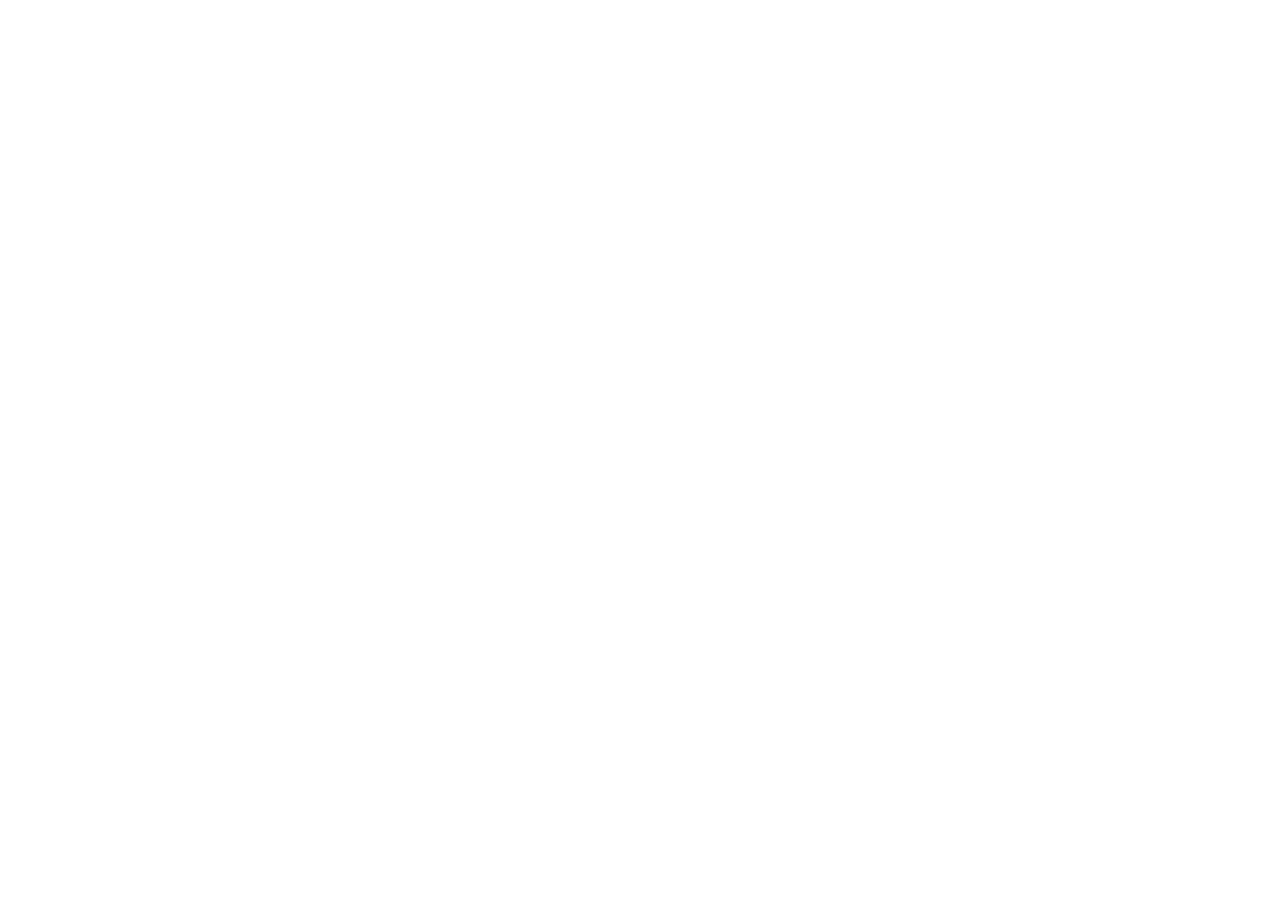
==== index.html @ 16dc94b4 "redo it the portfolio" ====
<!DOCTYPE html>
<html lang="en">
<head>
    <meta charset="UTF-8">
    <meta name="viewport" content="width=device-width, initial-scale=1.0">
    <title>Portfolio</title>
</head>
<body>
    
</body>
</html>
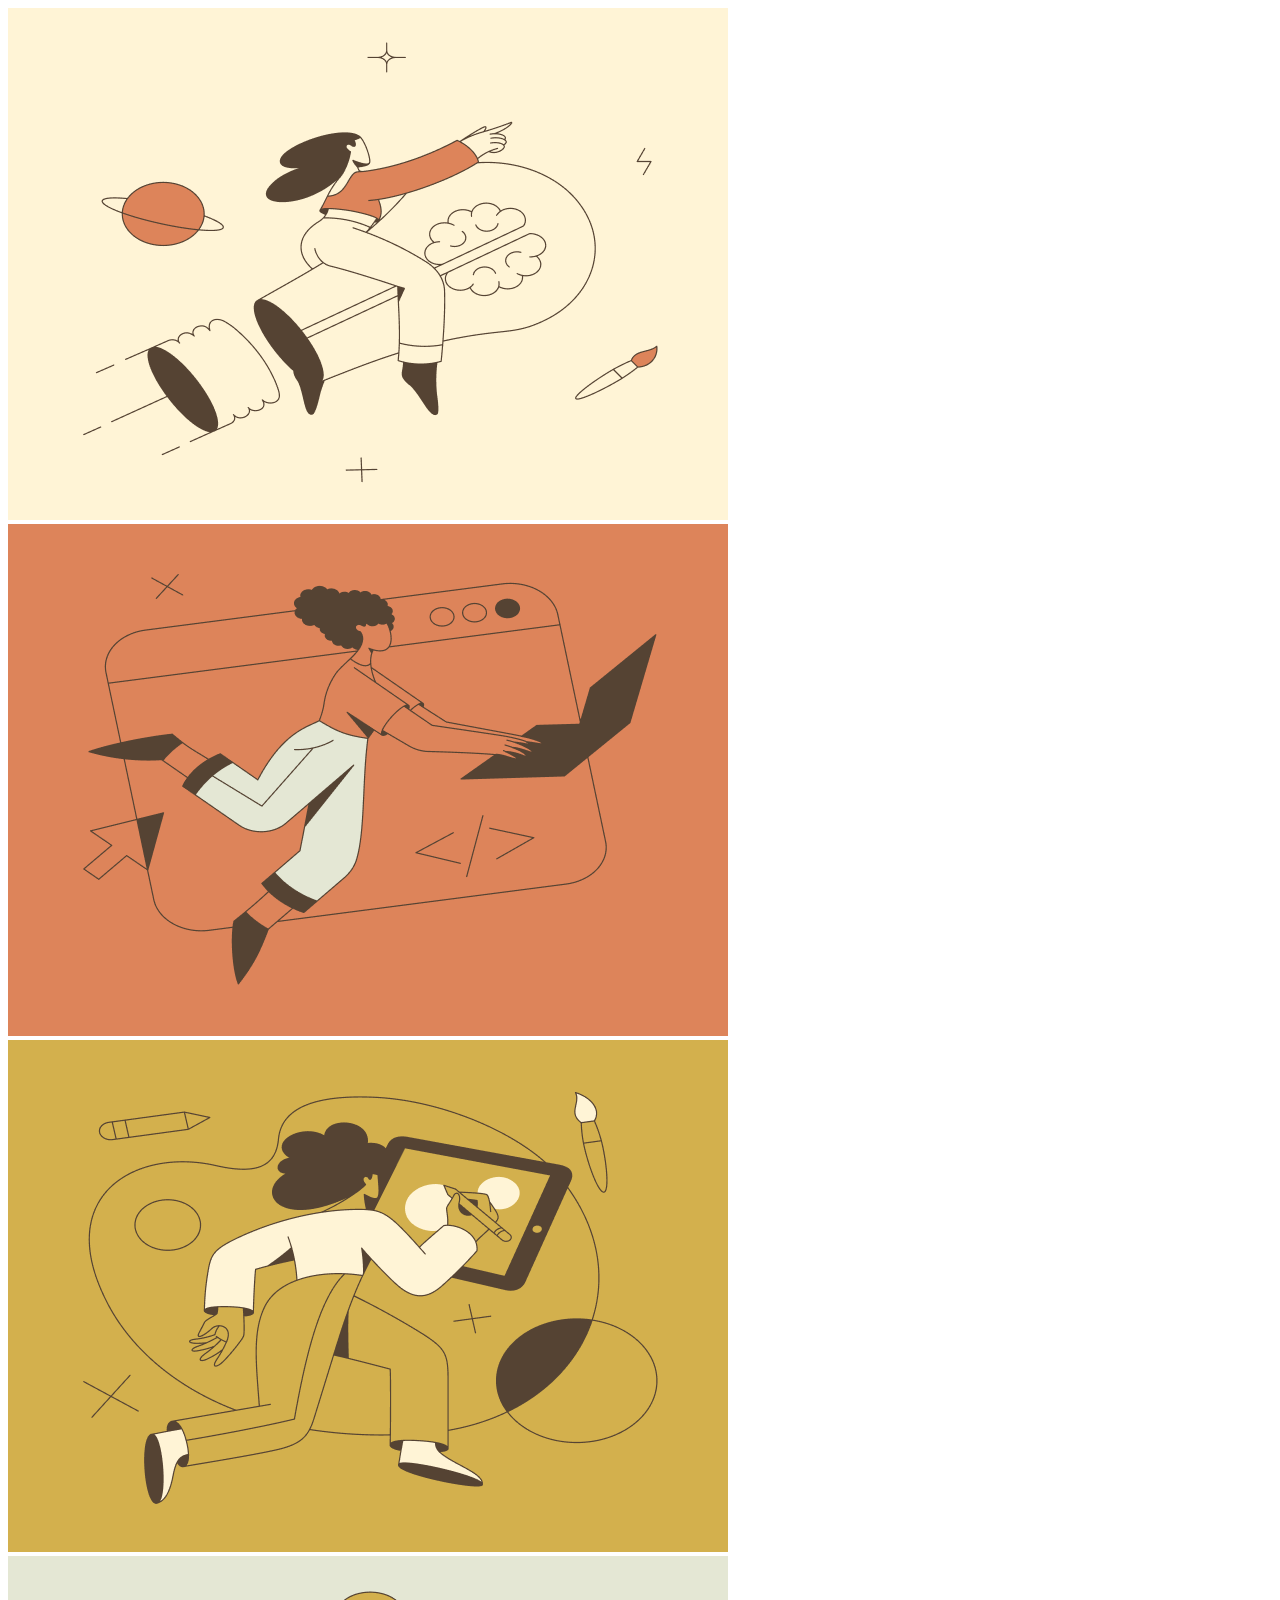
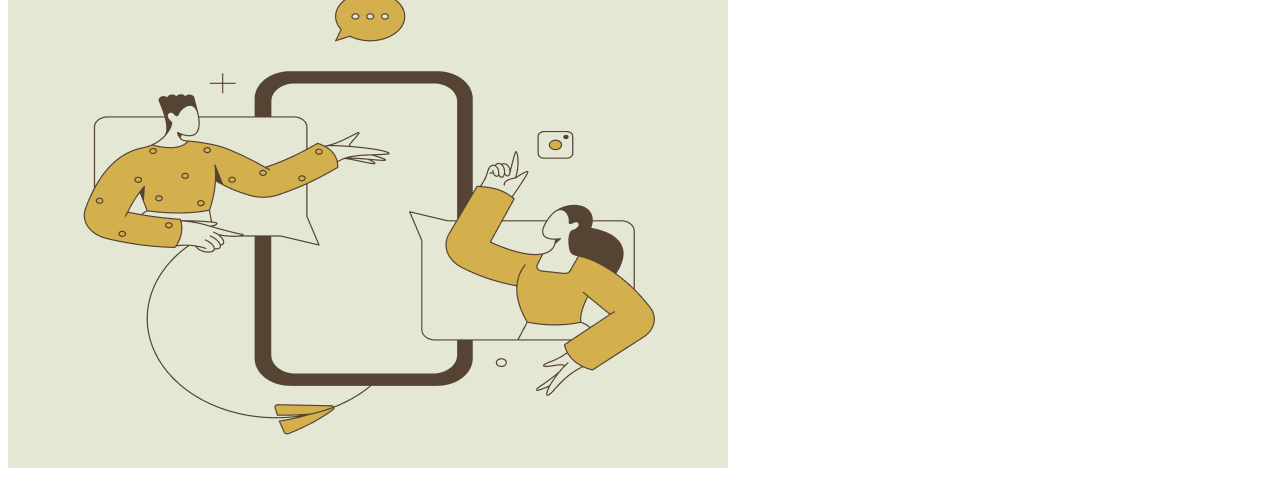
==== commit f30c3611: "html added" ====
--- a/index.html
+++ b/index.html
@@ -6,6 +6,15 @@
     <title>Portfolio</title>
 </head>
 <body>
-    
+    <main>
+        <section>
+            <img src="assests/images/ilustracion-about.png" alt="Ilustration About me">
+            <img src="assests/images/ilustracion-portfolio.png" alt="Ilustration my portfolio">
+        </section>
+        <section>
+            <img src="assests/images/ilustracion-ui-design.png" alt="Ilustration my designs">
+            <img src="assests/images/ilustracion-contact.png" alt="Ilustration of contact">
+        </section>
+    </main>
 </body>
 </html>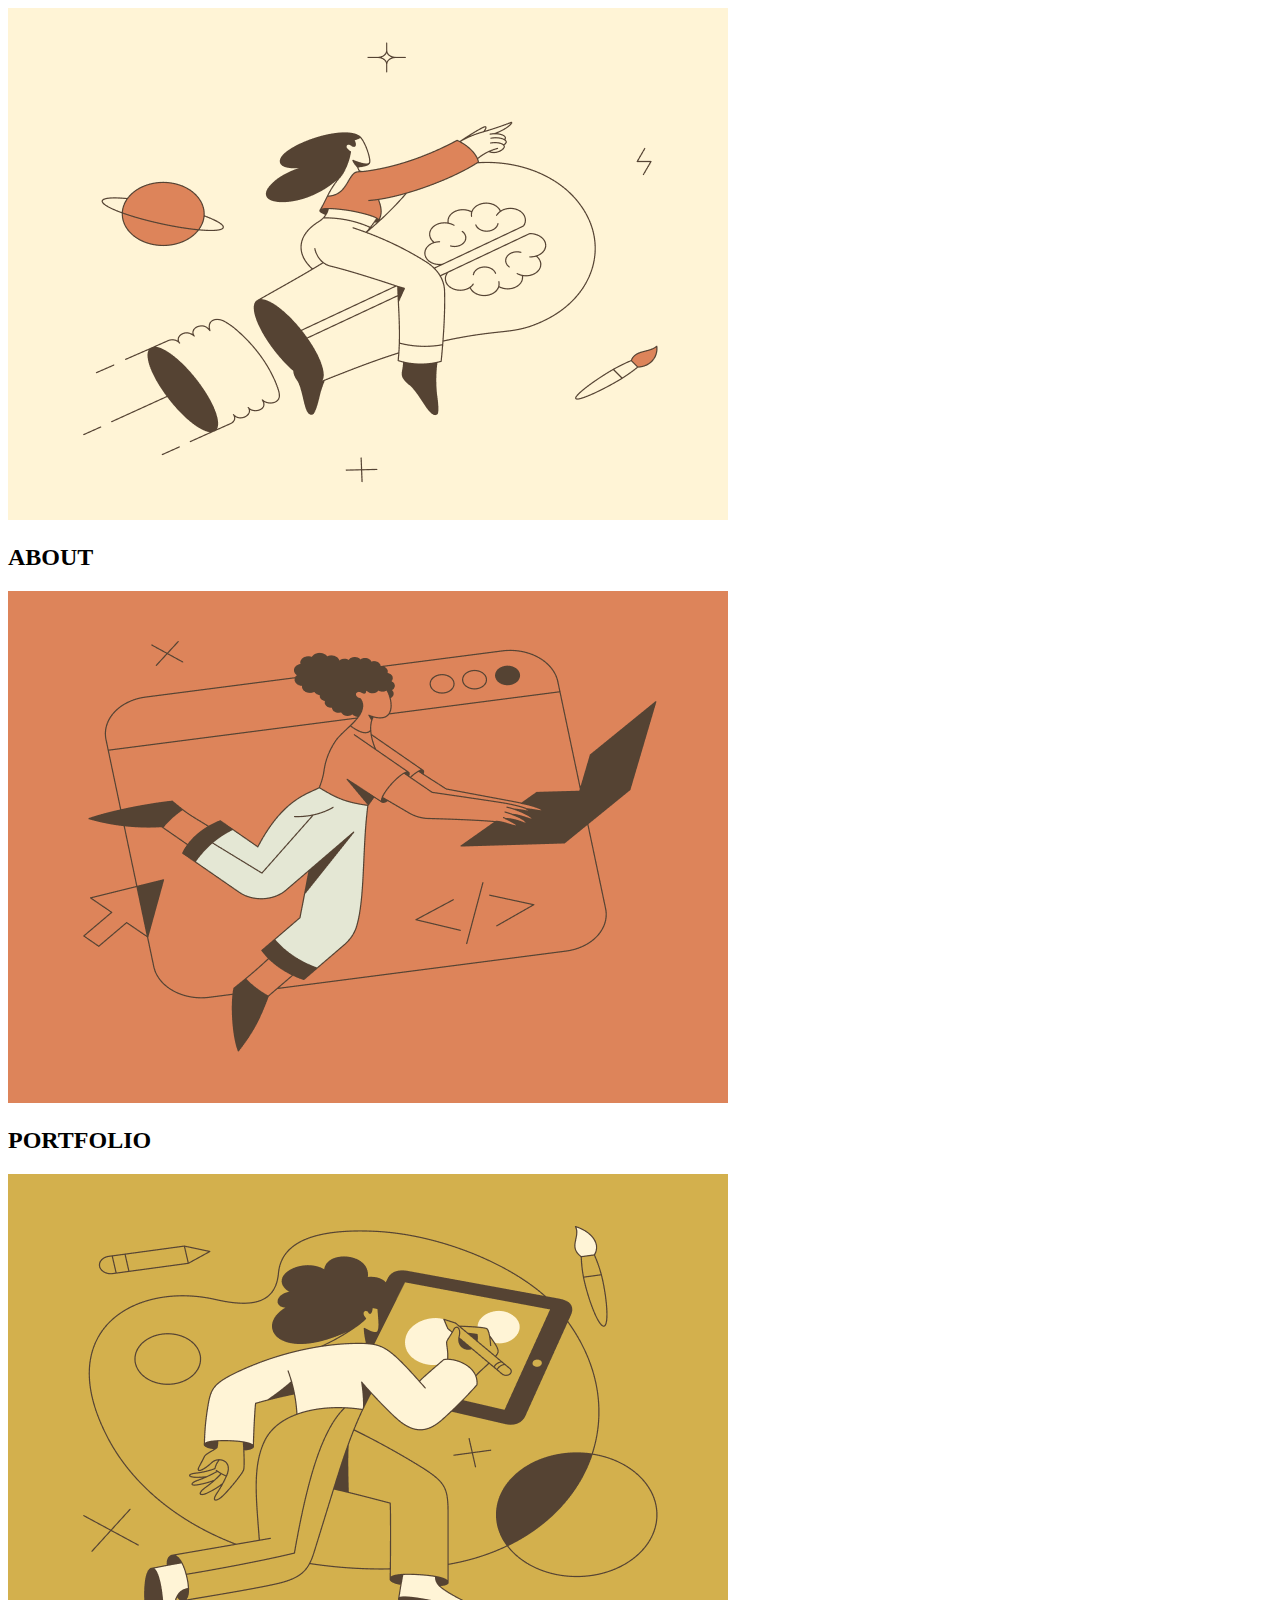
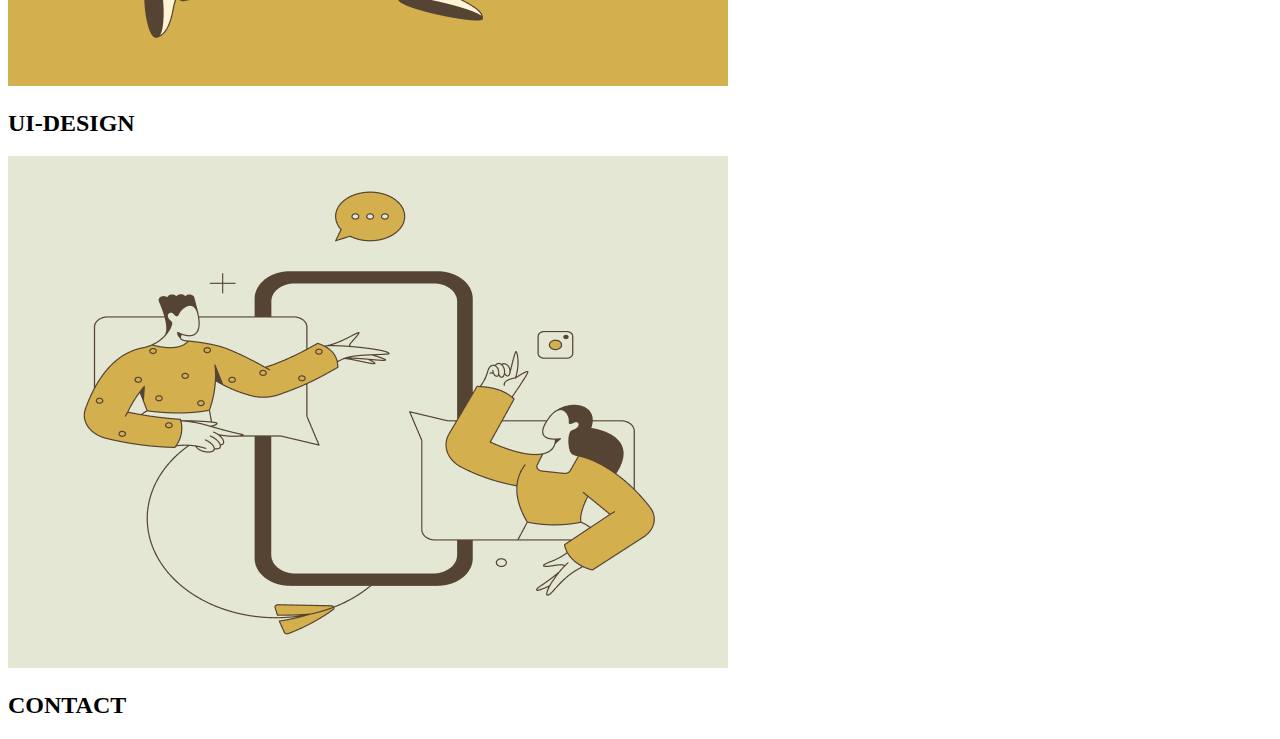
==== commit 4f20d79c: "added scss" ====
--- a/index.html
+++ b/index.html
@@ -9,11 +9,15 @@
     <main>
         <section>
             <img src="assests/images/ilustracion-about.png" alt="Ilustration About me">
+            <h2>ABOUT</h2>
             <img src="assests/images/ilustracion-portfolio.png" alt="Ilustration my portfolio">
+            <H2>PORTFOLIO</H2>
         </section>
         <section>
             <img src="assests/images/ilustracion-ui-design.png" alt="Ilustration my designs">
+            <H2>UI-DESIGN</H2>
             <img src="assests/images/ilustracion-contact.png" alt="Ilustration of contact">
+            <H2>CONTACT</H2>
         </section>
     </main>
 </body>
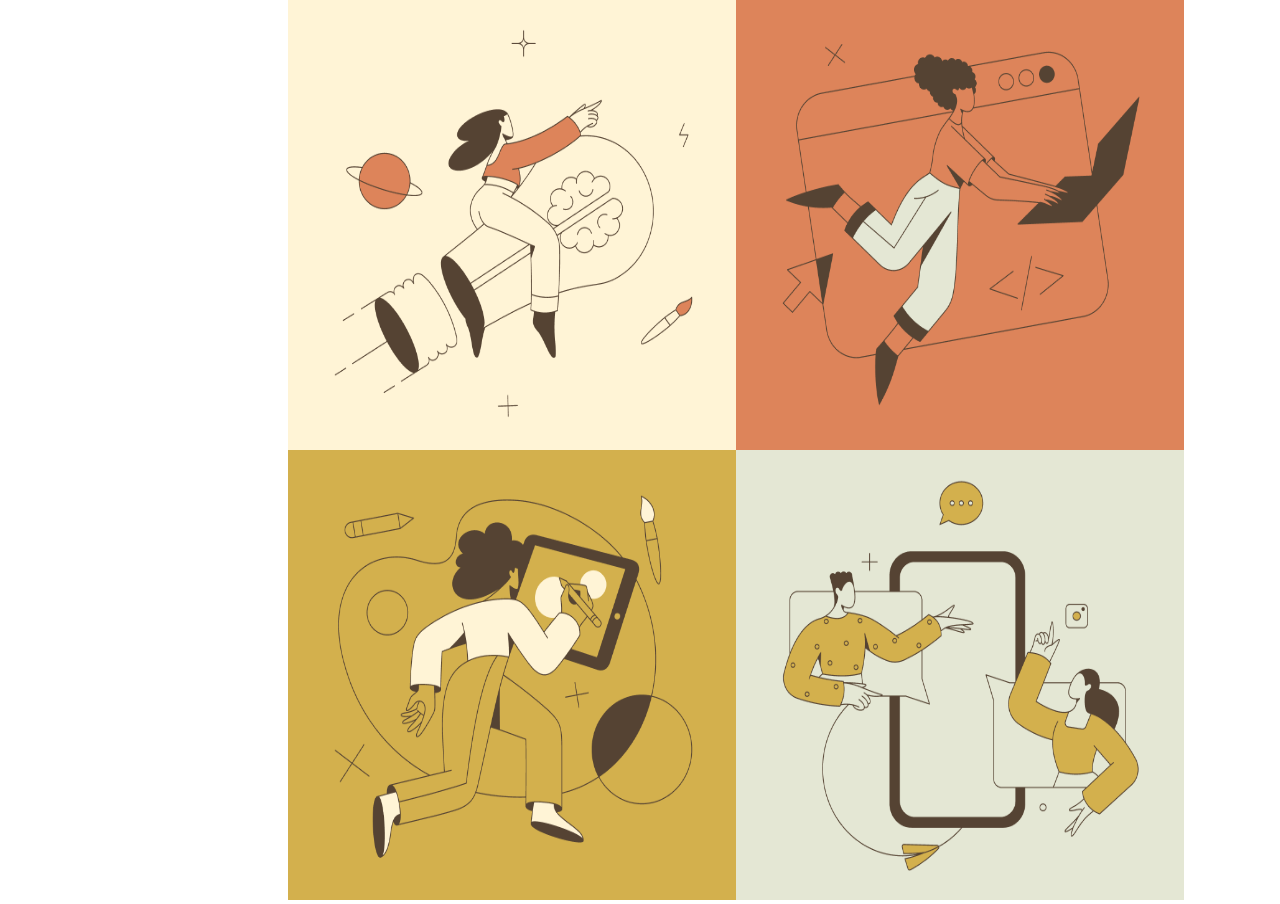
==== commit cff26285: "home page progress" ====
--- a/index.html
+++ b/index.html
@@ -1,24 +1,43 @@
 <!DOCTYPE html>
 <html lang="en">
-<head>
-    <meta charset="UTF-8">
-    <meta name="viewport" content="width=device-width, initial-scale=1.0">
+  <head>
+    <meta charset="UTF-8" />
+    <meta name="viewport" content="width=device-width, initial-scale=1.0" />
     <title>Portfolio</title>
-</head>
-<body>
+    <link rel="stylesheet" href="/assests/styles/style.css" />
+  </head>
+  <body>
     <main>
-        <section>
-            <img src="assests/images/ilustracion-about.png" alt="Ilustration About me">
-            <h2>ABOUT</h2>
-            <img src="assests/images/ilustracion-portfolio.png" alt="Ilustration my portfolio">
-            <H2>PORTFOLIO</H2>
-        </section>
-        <section>
-            <img src="assests/images/ilustracion-ui-design.png" alt="Ilustration my designs">
-            <H2>UI-DESIGN</H2>
-            <img src="assests/images/ilustracion-contact.png" alt="Ilustration of contact">
-            <H2>CONTACT</H2>
-        </section>
+      <section>
+        <div class="ilustration-about">
+          <img
+            src="assests/images/ilustracion-about.png"
+            alt="Ilustration About me"
+          />
+          <h2>ABOUT</h2>
+        </div>
+        <div class="ilustration-portfolio">
+          <img
+            src="assests/images/ilustracion-portfolio.png"
+            alt="Ilustration my portfolio"
+          />
+          <h2>PORTFOLIO</h2>
+        </div>
+        <div class="ilustration-ui-design">
+          <img
+            src="assests/images/ilustracion-ui-design.png"
+            alt="Ilustration my designs"
+          />
+          <h2>UI-DESIGN</h2>
+        </div>
+        <div class="ilustration-contact">
+          <img
+            src="assests/images/ilustracion-contact.png"
+            alt="Ilustration of contact"
+          />
+          <h2>CONTACT</h2>
+        </div>
+      </section>
     </main>
-</body>
-</html>+  </body>
+</html>
--- a/assests/styles/style.css
+++ b/assests/styles/style.css
@@ -0,0 +1,86 @@
+@import url("https://fonts.googleapis.com/css2?family=Cormorant+Garamond:wght@500&family=Give+You+Glory&family=Hind+Vadodara&display=swap");
+section {
+  display: grid;
+  height: 100vh;
+  width: 100vw;
+  grid-template-columns: 1fr 1fr;
+  grid-template-rows: 1fr 1fr;
+  padding: 0 18em;
+}
+section h2 {
+  display: none;
+}
+section div {
+  width: 35vw;
+  height: 50vh;
+}
+section div img {
+  width: 100%;
+  height: 100%;
+}
+section .ilustration-about:hover {
+  background-color: #FFF4D6;
+  display: flex;
+  justify-content: center;
+  align-items: center;
+}
+section .ilustration-about:hover img {
+  display: none;
+}
+section .ilustration-about:hover h2 {
+  display: block;
+  font-family: "Cormorant Garamond", serif;
+  font-size: 68px;
+  color: #554333;
+}
+section .ilustration-portfolio:hover {
+  background-color: #DD845A;
+  display: flex;
+  justify-content: center;
+  align-items: center;
+}
+section .ilustration-portfolio:hover img {
+  display: none;
+}
+section .ilustration-portfolio:hover h2 {
+  display: block;
+  font-family: "Cormorant Garamond", serif;
+  font-size: 68px;
+  color: #E4E7D4;
+}
+section .ilustration-ui-design:hover {
+  background-color: #D3B04D;
+  display: flex;
+  justify-content: center;
+  align-items: center;
+}
+section .ilustration-ui-design:hover img {
+  display: none;
+}
+section .ilustration-ui-design:hover h2 {
+  display: block;
+  font-family: "Cormorant Garamond", serif;
+  font-size: 68px;
+  color: #FFF4D6;
+}
+section .ilustration-contact:hover {
+  background-color: #E4E7D4;
+  display: flex;
+  justify-content: center;
+  align-items: center;
+}
+section .ilustration-contact:hover img {
+  display: none;
+}
+section .ilustration-contact:hover h2 {
+  display: block;
+  font-family: "Cormorant Garamond", serif;
+  font-size: 68px;
+  color: #554333;
+}
+
+* {
+  margin: 0;
+  padding: 0;
+  box-sizing: border-box;
+}/*# sourceMappingURL=style.css.map */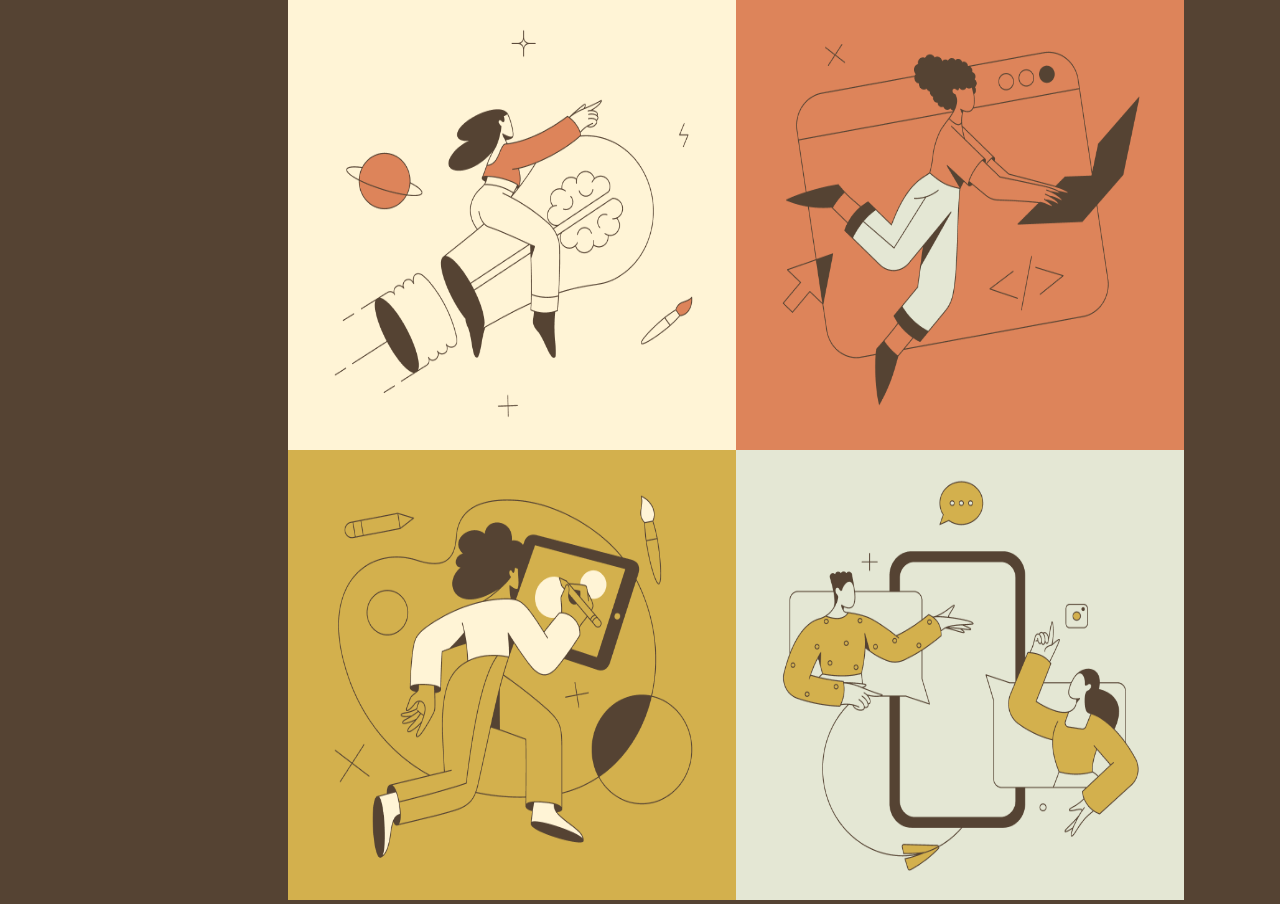
==== commit 2c0132bc: "about page css started" ====
--- a/index.html
+++ b/index.html
@@ -7,7 +7,7 @@
     <link rel="stylesheet" href="/assests/styles/style.css" />
   </head>
   <body>
-    <main>
+    <main class="home-page">
       <section>
         <div class="ilustration-about">
           <img
--- a/assests/styles/style.css
+++ b/assests/styles/style.css
@@ -1,5 +1,9 @@
 @import url("https://fonts.googleapis.com/css2?family=Cormorant+Garamond:wght@500&family=Give+You+Glory&family=Hind+Vadodara&display=swap");
-section {
+body {
+  background-color: #554333;
+}
+
+.home-page section {
   display: grid;
   height: 100vh;
   width: 100vw;
@@ -7,76 +11,99 @@
   grid-template-rows: 1fr 1fr;
   padding: 0 18em;
 }
-section h2 {
+.home-page section h2 {
   display: none;
 }
-section div {
+.home-page section div {
   width: 35vw;
   height: 50vh;
 }
-section div img {
+.home-page section div img {
   width: 100%;
   height: 100%;
 }
-section .ilustration-about:hover {
+.home-page section .ilustration-about:hover {
   background-color: #FFF4D6;
   display: flex;
   justify-content: center;
   align-items: center;
 }
-section .ilustration-about:hover img {
+.home-page section .ilustration-about:hover img {
   display: none;
 }
-section .ilustration-about:hover h2 {
+.home-page section .ilustration-about:hover h2 {
   display: block;
   font-family: "Cormorant Garamond", serif;
   font-size: 68px;
   color: #554333;
 }
-section .ilustration-portfolio:hover {
+.home-page section .ilustration-portfolio:hover {
   background-color: #DD845A;
   display: flex;
   justify-content: center;
   align-items: center;
 }
-section .ilustration-portfolio:hover img {
+.home-page section .ilustration-portfolio:hover img {
   display: none;
 }
-section .ilustration-portfolio:hover h2 {
+.home-page section .ilustration-portfolio:hover h2 {
   display: block;
   font-family: "Cormorant Garamond", serif;
   font-size: 68px;
   color: #E4E7D4;
 }
-section .ilustration-ui-design:hover {
+.home-page section .ilustration-ui-design:hover {
   background-color: #D3B04D;
   display: flex;
   justify-content: center;
   align-items: center;
 }
-section .ilustration-ui-design:hover img {
+.home-page section .ilustration-ui-design:hover img {
   display: none;
 }
-section .ilustration-ui-design:hover h2 {
+.home-page section .ilustration-ui-design:hover h2 {
   display: block;
   font-family: "Cormorant Garamond", serif;
   font-size: 68px;
   color: #FFF4D6;
 }
-section .ilustration-contact:hover {
+.home-page section .ilustration-contact:hover {
   background-color: #E4E7D4;
   display: flex;
   justify-content: center;
   align-items: center;
 }
-section .ilustration-contact:hover img {
+.home-page section .ilustration-contact:hover img {
   display: none;
 }
-section .ilustration-contact:hover h2 {
+.home-page section .ilustration-contact:hover h2 {
   display: block;
   font-family: "Cormorant Garamond", serif;
   font-size: 68px;
   color: #554333;
+}
+
+.page-about {
+  background-color: #FFF4D6;
+}
+.page-about header {
+  height: 20%;
+  border-bottom: 4px double #554333;
+}
+.page-about header nav {
+  width: 80%;
+  margin: 1em auto;
+}
+.page-about header nav ul {
+  display: flex;
+  justify-content: space-between;
+  align-items: center;
+}
+.page-about main {
+  display: flex;
+  justify-content: space-evenly;
+  align-items: center;
+  margin-top: 5em;
 }
 
 * {
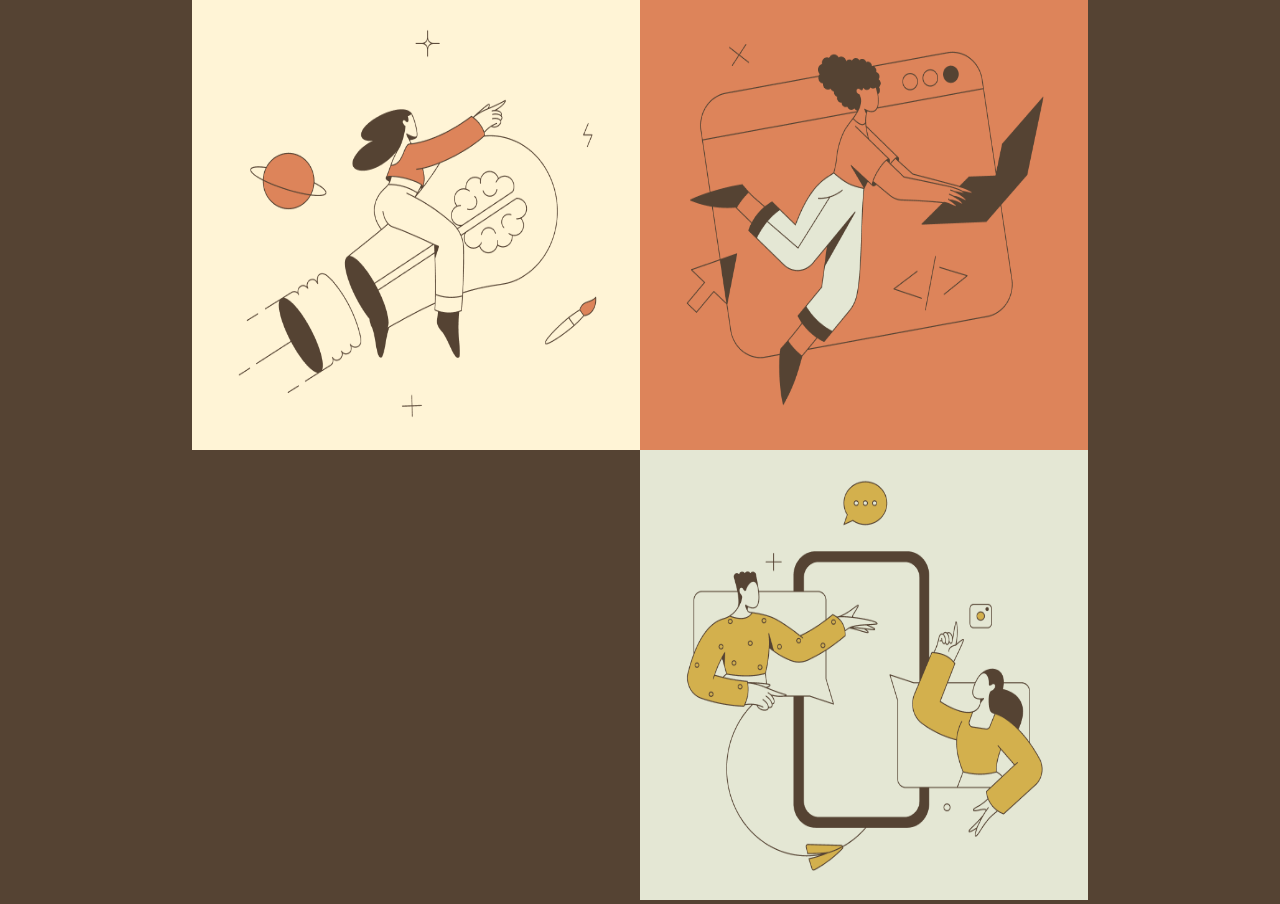
==== commit 463a30f3: "about page already finish" ====
--- a/index.html
+++ b/index.html
@@ -10,32 +10,34 @@
     <main class="home-page">
       <section>
         <div class="ilustration-about">
-          <img
-            src="assests/images/ilustracion-about.png"
-            alt="Ilustration About me"
-          />
-          <h2>ABOUT</h2>
+          <a href="assests/pages/about.html"
+            ><img
+              src="assests/images/ilustracion-about.png"
+              alt="Ilustration About me"
+            />
+            <h2>ABOUT</h2></a
+          >
         </div>
         <div class="ilustration-portfolio">
-          <img
-            src="assests/images/ilustracion-portfolio.png"
-            alt="Ilustration my portfolio"
-          />
-          <h2>PORTFOLIO</h2>
+          <a href="assests/pages/portfolio.html"
+            ><img
+              src="assests/images/ilustracion-portfolio.png"
+              alt="Ilustration my portfolio"
+            />
+            <h2>PORTFOLIO</h2></a
+          >
         </div>
         <div class="ilustration-ui-design">
-          <img
-            src="assests/images/ilustracion-ui-design.png"
-            alt="Ilustration my designs"
-          />
-          <h2>UI-DESIGN</h2>
+          <h2>BELÉN</h2>
         </div>
         <div class="ilustration-contact">
-          <img
-            src="assests/images/ilustracion-contact.png"
-            alt="Ilustration of contact"
-          />
-          <h2>CONTACT</h2>
+          <a href="assests/pages/contact.html"
+            ><img
+              src="assests/images/ilustracion-contact.png"
+              alt="Ilustration of contact"
+            />
+            <h2>CONTACT</h2></a
+          >
         </div>
       </section>
     </main>
--- a/assests/styles/style.css
+++ b/assests/styles/style.css
@@ -3,13 +3,19 @@
   background-color: #554333;
 }
 
+.home-page {
+  display: grid;
+  justify-content: center;
+}
 .home-page section {
   display: grid;
   height: 100vh;
-  width: 100vw;
+  width: 70vw;
   grid-template-columns: 1fr 1fr;
   grid-template-rows: 1fr 1fr;
-  padding: 0 18em;
+}
+.home-page section a {
+  text-decoration: none;
 }
 .home-page section h2 {
   display: none;
@@ -83,27 +89,342 @@
   color: #554333;
 }
 
+header {
+  height: 20%;
+  border-bottom: 4px double #554333;
+}
+header nav {
+  width: 80%;
+  margin: 1em auto;
+}
+header nav ul {
+  display: flex;
+  justify-content: space-between;
+  align-items: center;
+}
+header nav ul li {
+  list-style: none;
+}
+header nav ul .nav-bar-dot {
+  width: 10px;
+  height: 10px;
+  background-color: #554333;
+  border-radius: 50%;
+}
+header nav ul a {
+  text-decoration: none;
+  font-family: "Hind Vadodara", sans-serif;
+  font-weight: 500;
+  font-size: 24px;
+  color: #554333;
+}
+
 .page-about {
   background-color: #FFF4D6;
 }
-.page-about header {
-  height: 20%;
-  border-bottom: 4px double #554333;
-}
-.page-about header nav {
-  width: 80%;
-  margin: 1em auto;
-}
-.page-about header nav ul {
-  display: flex;
-  justify-content: space-between;
-  align-items: center;
-}
 .page-about main {
   display: flex;
   justify-content: space-evenly;
   align-items: center;
   margin-top: 5em;
+}
+.page-about main section:first-child {
+  display: flex;
+  flex-direction: column;
+  justify-content: space-between;
+  align-items: center;
+  gap: 1em;
+  padding: 2em 4em 2em 0;
+  margin-left: 4em;
+  border-right: 1px solid #554333;
+}
+.page-about main section:first-child .avatar {
+  width: 20em;
+}
+.page-about main section:first-child h2 {
+  font-family: "Cormorant Garamond", serif;
+  font-size: 48px;
+  color: #554333;
+}
+.page-about main section:first-child h3 {
+  font-family: "Give You Glory", cursive;
+  font-size: 24px;
+  color: #DD845A;
+}
+.page-about main section:first-child div {
+  margin-top: 3em;
+  width: 8em;
+  display: flex;
+  justify-content: space-between;
+}
+.page-about main section:last-child {
+  width: 50vw;
+  display: grid;
+  grid-template-columns: 1fr;
+  grid-template-rows: 1fr 2fr;
+  gap: 1em;
+}
+.page-about main section:last-child h1 {
+  font-family: "Cormorant Garamond", serif;
+  font-size: 68px;
+  color: #554333;
+}
+.page-about main section:last-child p {
+  font-family: "Hind Vadodara", sans-serif;
+  font-size: 16px;
+}
+.page-about main section:last-child article {
+  display: flex;
+  flex-direction: column;
+}
+.page-about main section:last-child article span {
+  font-family: "Hind Vadodara", sans-serif;
+  color: #DD845A;
+  font-size: 14px;
+  margin-top: 1em;
+}
+.page-about main section:last-child article a {
+  text-decoration: none;
+  color: #FFF4D6;
+}
+.page-about main section:last-child article button {
+  margin: 1em 0;
+  width: 10em;
+  height: 3.5em;
+  border: none;
+  background-color: #DD845A;
+  color: #FFF4D6;
+  box-shadow: 4px 4px 4px rgba(221, 132, 90, 0.3);
+  cursor: pointer;
+}
+.page-about main section:last-child article div {
+  display: flex;
+  align-items: center;
+  gap: 3em;
+}
+.page-about main section:last-child article .email {
+  display: none;
+  color: #554333;
+  font-family: "Hind Vadodara", sans-serif;
+  font-size: 18px;
+}
+
+.page-portfolio {
+  background-color: #DD845A;
+}
+.page-portfolio main {
+  display: grid;
+  grid-template-columns: 1fr 1fr 1fr;
+  grid-template-rows: 1fr 1fr 1fr;
+}
+.page-portfolio main .hover-card,
+.page-portfolio main .modal {
+  display: none;
+}
+.page-portfolio main article {
+  margin: 5em auto;
+  width: 21.25em;
+  height: 18.375em;
+  background-image: url(../images/MacBook\ Air\ -\ 1.jpg);
+  background-repeat: no-repeat;
+  background-size: cover;
+  position: relative;
+}
+.page-portfolio main article img:last-child {
+  width: 100%;
+  height: 100%;
+  -o-object-fit: cover;
+     object-fit: cover;
+}
+.page-portfolio main article div {
+  width: 100%;
+  height: 3em;
+  background-color: #fff;
+  display: flex;
+  justify-content: center;
+  align-items: center;
+  position: absolute;
+}
+.page-portfolio main article div h3 {
+  font-family: "Cormorant Garamond", serif;
+  font-size: 24px;
+  color: #554333;
+}
+.page-portfolio main article:hover {
+  background-image: none;
+  background-color: rgba(0, 0, 0, 0.5);
+}
+.page-portfolio main article:hover .hover-card {
+  display: block;
+}
+.page-portfolio main article:hover .hover-card span {
+  background-color: #000000;
+  color: #fff;
+}
+.page-portfolio main article:active .modal {
+  background-color: #E4E7D4;
+  display: block;
+  width: 60em;
+  height: 28.625em;
+  display: flex;
+  justify-content: space-between;
+  align-items: center;
+  box-shadow: 4px 4px 4px rgba(85, 67, 51, 0.5);
+}
+.page-portfolio main article:active .modal img {
+  width: 26.875em;
+  height: 23.625em;
+}
+.page-portfolio main article:active .modal article h2 {
+  font-family: "Cormorant Garamond", serif;
+  font-size: 48px;
+  color: #554333;
+}
+.page-portfolio main article:active .modal article h3 {
+  font-family: "Give You Glory", cursive;
+  font-size: 24px;
+  color: #DD845A;
+}
+.page-portfolio main article:active .modal article p {
+  font-family: "Hind Vadodara", sans-serif;
+}
+.page-portfolio main article:active .modal article button {
+  width: 10em;
+  height: 3.5em;
+  background-color: #DD845A;
+  box-shadow: 4px 4px 4px rgba(221, 132, 90, 0.5);
+}
+
+.page-uidesign {
+  background-color: #D3B04D;
+}
+.page-uidesign main {
+  display: grid;
+  grid-template-columns: 1fr 1fr 1fr;
+  grid-template-rows: 1fr 1fr 1fr;
+}
+.page-uidesign main .modal {
+  display: none;
+}
+.page-uidesign main article {
+  margin: 5em auto;
+  width: 21.25em;
+  height: 18.375em;
+  background-image: url(../images/MacBook\ Air\ -\ 1.jpg);
+  background-repeat: no-repeat;
+  background-size: cover;
+  position: relative;
+}
+.page-uidesign main article img:last-child {
+  width: 100%;
+  height: 100%;
+  -o-object-fit: cover;
+     object-fit: cover;
+}
+.page-uidesign main article div {
+  width: 100%;
+  height: 3em;
+  background-color: #fff;
+  display: flex;
+  justify-content: center;
+  align-items: center;
+  position: absolute;
+}
+.page-uidesign main article div h3 {
+  font-family: "Cormorant Garamond", serif;
+  font-size: 24px;
+  color: #554333;
+}
+.page-uidesign main article:active .modal {
+  background-color: #FFF4D6;
+  display: block;
+  width: 60em;
+  height: 28.625em;
+  display: flex;
+  justify-content: space-between;
+  align-items: center;
+  box-shadow: 4px 4px 4px rgba(85, 67, 51, 0.5);
+}
+.page-uidesign main article:active .modal img {
+  width: 26.875em;
+  height: 23.625em;
+}
+.page-uidesign main article:active .modal article h2 {
+  font-family: "Cormorant Garamond", serif;
+  font-size: 48px;
+  color: #554333;
+}
+.page-uidesign main article:active .modal article h3 {
+  font-family: "Give You Glory", cursive;
+  font-size: 24px;
+  color: #D3B04D;
+}
+.page-uidesign main article:active .modal article p {
+  font-family: "Hind Vadodara", sans-serif;
+}
+.page-uidesign main article:active .modal article button {
+  width: 10em;
+  height: 3.5em;
+  background-color: #DD845A;
+  box-shadow: 4px 4px 4px rgba(221, 132, 90, 0.5);
+}
+
+.page-contact {
+  background-color: #E4E7D4;
+}
+.page-contact main {
+  margin: 3em;
+  display: flex;
+  justify-content: center;
+  align-items: center;
+}
+.page-contact main section {
+  margin-top: 3em;
+  width: 60em;
+  display: flex;
+  flex-direction: column;
+  justify-content: space-between;
+  align-items: start;
+  gap: 1em;
+}
+.page-contact main section h2 {
+  font-family: "Cormorant Garamond", serif;
+  font-size: 48px;
+  color: #554333;
+}
+.page-contact main section p {
+  font-family: "Hind Vadodara", sans-serif;
+  font-size: 16px;
+  margin-bottom: 1em;
+}
+.page-contact main section input {
+  width: 20em;
+  height: 3.5em;
+  border: none;
+  border-bottom: 1.5px solid #554333;
+  background-color: #E4E7D4;
+  font-family: "Hind Vadodara", sans-serif;
+  color: #554333;
+  outline: none;
+}
+.page-contact main section button:first-child {
+  width: 5em;
+  margin-right: 1em;
+}
+.page-contact main section button {
+  margin: 1em 0;
+  width: 10em;
+  height: 3.5em;
+  border: none;
+  background-color: #DD845A;
+  color: #FFF4D6;
+  box-shadow: 4px 4px 4px rgba(221, 132, 90, 0.3);
+}
+.page-contact main section div:last-child {
+  margin-top: 1em;
+  width: 8em;
+  display: flex;
+  justify-content: space-between;
 }
 
 * {
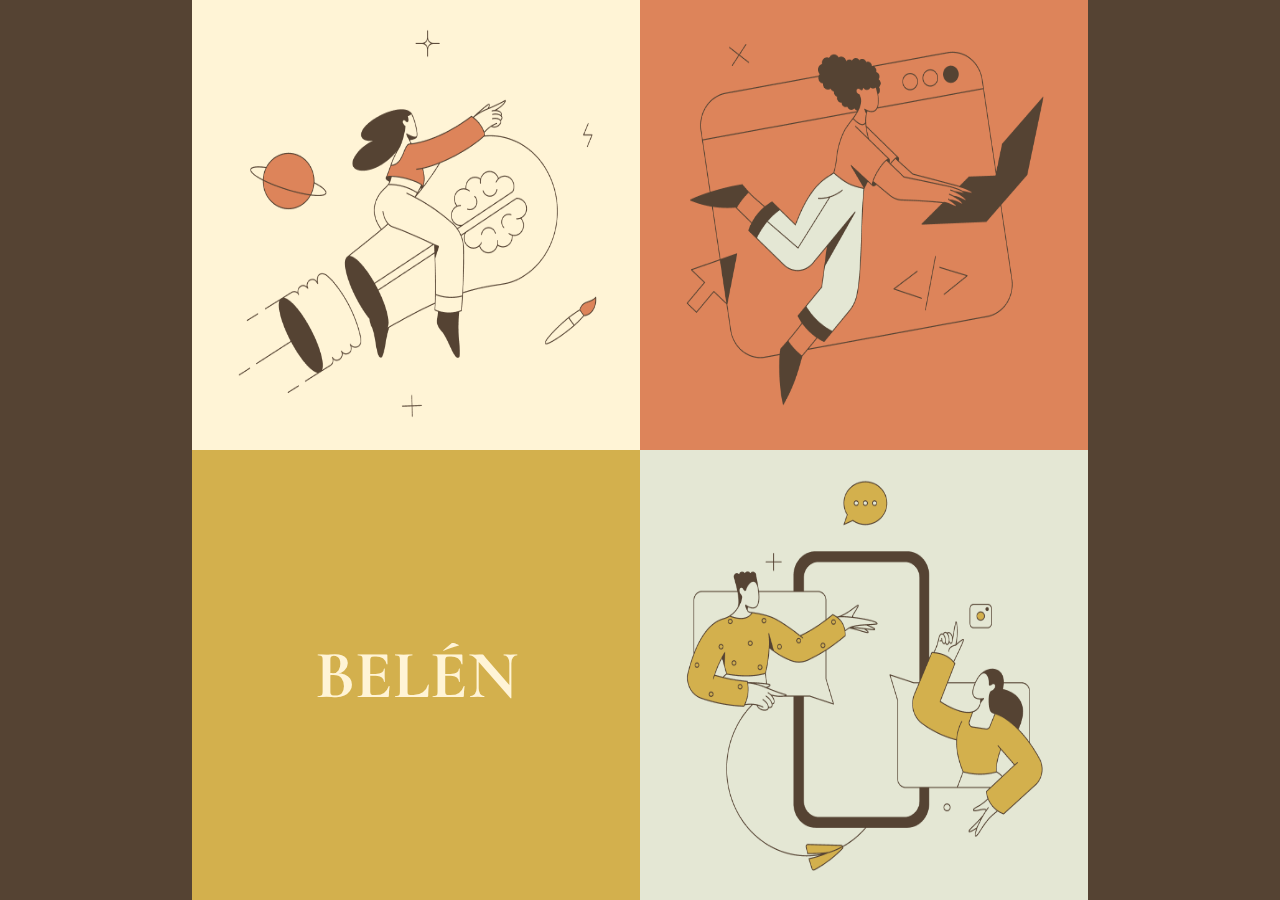
==== commit dfc1128e: "responsive at home page finished the responsive at about page almost finshed" ====
--- a/index.html
+++ b/index.html
@@ -27,7 +27,7 @@
             <h2>PORTFOLIO</h2></a
           >
         </div>
-        <div class="ilustration-ui-design">
+        <div class="my-name">
           <h2>BELÉN</h2>
         </div>
         <div class="ilustration-contact">
--- a/assests/styles/style.css
+++ b/assests/styles/style.css
@@ -6,13 +6,74 @@
 .home-page {
   display: grid;
   justify-content: center;
+}
+@media screen and (max-width: 520px) {
+  .home-page {
+    grid-template-columns: 1fr;
+  }
 }
 .home-page section {
   display: grid;
   height: 100vh;
   width: 70vw;
   grid-template-columns: 1fr 1fr;
-  grid-template-rows: 1fr 1fr;
+  grid-auto-rows: 1fr 1fr;
+  overflow: hidden;
+}
+@media screen and (max-width: 520px) {
+  .home-page section {
+    grid-template-columns: 1fr;
+    width: 100%;
+    overflow: visible;
+  }
+  .home-page section .ilustration-about {
+    background-color: #FFF4D6;
+    display: flex;
+    justify-content: center;
+    align-items: center;
+  }
+  .home-page section .ilustration-about h2 {
+    display: block;
+    font-family: "Cormorant Garamond", serif;
+    font-size: 42px;
+    color: #554333;
+  }
+  .home-page section .ilustration-portfolio {
+    background-color: #DD845A;
+    display: flex;
+    justify-content: center;
+    align-items: center;
+  }
+  .home-page section .ilustration-portfolio h2 {
+    display: block;
+    font-family: "Cormorant Garamond", serif;
+    font-size: 42px;
+    color: #E4E7D4;
+  }
+  .home-page section .my-name {
+    background-color: #D3B04D;
+    display: flex;
+    justify-content: center;
+    align-items: center;
+  }
+  .home-page section .my-name h2 {
+    display: block;
+    font-family: "Cormorant Garamond", serif;
+    font-size: 42px;
+    color: #FFF4D6;
+  }
+  .home-page section .ilustration-contact {
+    background-color: #E4E7D4;
+    display: flex;
+    justify-content: center;
+    align-items: center;
+  }
+  .home-page section .ilustration-contact h2 {
+    display: block;
+    font-family: "Cormorant Garamond", serif;
+    font-size: 42px;
+    color: #554333;
+  }
 }
 .home-page section a {
   text-decoration: none;
@@ -24,101 +85,134 @@
   width: 35vw;
   height: 50vh;
 }
+@media screen and (max-width: 520px) {
+  .home-page section div {
+    width: 100%;
+  }
+  .home-page section div img {
+    display: none;
+  }
+}
 .home-page section div img {
   width: 100%;
   height: 100%;
 }
-.home-page section .ilustration-about:hover {
-  background-color: #FFF4D6;
-  display: flex;
-  justify-content: center;
-  align-items: center;
-}
-.home-page section .ilustration-about:hover img {
-  display: none;
-}
-.home-page section .ilustration-about:hover h2 {
-  display: block;
-  font-family: "Cormorant Garamond", serif;
-  font-size: 68px;
-  color: #554333;
-}
-.home-page section .ilustration-portfolio:hover {
-  background-color: #DD845A;
-  display: flex;
-  justify-content: center;
-  align-items: center;
-}
-.home-page section .ilustration-portfolio:hover img {
-  display: none;
-}
-.home-page section .ilustration-portfolio:hover h2 {
-  display: block;
-  font-family: "Cormorant Garamond", serif;
-  font-size: 68px;
-  color: #E4E7D4;
-}
-.home-page section .ilustration-ui-design:hover {
-  background-color: #D3B04D;
-  display: flex;
-  justify-content: center;
-  align-items: center;
-}
-.home-page section .ilustration-ui-design:hover img {
-  display: none;
-}
-.home-page section .ilustration-ui-design:hover h2 {
-  display: block;
-  font-family: "Cormorant Garamond", serif;
-  font-size: 68px;
-  color: #FFF4D6;
-}
-.home-page section .ilustration-contact:hover {
-  background-color: #E4E7D4;
-  display: flex;
-  justify-content: center;
-  align-items: center;
-}
-.home-page section .ilustration-contact:hover img {
-  display: none;
-}
-.home-page section .ilustration-contact:hover h2 {
-  display: block;
-  font-family: "Cormorant Garamond", serif;
-  font-size: 68px;
-  color: #554333;
+@media screen and (min-width: 1100px) {
+  .home-page section .ilustration-about:hover {
+    background-color: #FFF4D6;
+    display: flex;
+    justify-content: center;
+    align-items: center;
+  }
+  .home-page section .ilustration-about:hover img {
+    display: none;
+  }
+  .home-page section .ilustration-about:hover h2 {
+    display: block;
+    font-family: "Cormorant Garamond", serif;
+    font-size: 68px;
+    color: #554333;
+  }
+  .home-page section .ilustration-portfolio:hover {
+    background-color: #DD845A;
+    display: flex;
+    justify-content: center;
+    align-items: center;
+  }
+  .home-page section .ilustration-portfolio:hover img {
+    display: none;
+  }
+  .home-page section .ilustration-portfolio:hover h2 {
+    display: block;
+    font-family: "Cormorant Garamond", serif;
+    font-size: 68px;
+    color: #E4E7D4;
+  }
+  .home-page section .ilustration-contact:hover {
+    background-color: #E4E7D4;
+    display: flex;
+    justify-content: center;
+    align-items: center;
+  }
+  .home-page section .ilustration-contact:hover img {
+    display: none;
+  }
+  .home-page section .ilustration-contact:hover h2 {
+    display: block;
+    font-family: "Cormorant Garamond", serif;
+    font-size: 68px;
+    color: #554333;
+  }
+}
+@media screen and (min-width: 1100px) {
+  .home-page section .my-name {
+    background-color: #D3B04D;
+    display: flex;
+    justify-content: center;
+    align-items: center;
+  }
+  .home-page section .my-name h2 {
+    display: block;
+    font-family: "Cormorant Garamond", serif;
+    font-size: 68px;
+    color: #FFF4D6;
+  }
 }
 
 header {
   height: 20%;
   border-bottom: 4px double #554333;
 }
-header nav {
-  width: 80%;
-  margin: 1em auto;
-}
-header nav ul {
-  display: flex;
-  justify-content: space-between;
-  align-items: center;
-}
-header nav ul li {
-  list-style: none;
-}
-header nav ul .nav-bar-dot {
-  width: 10px;
-  height: 10px;
-  background-color: #554333;
-  border-radius: 50%;
-}
-header nav ul a {
-  text-decoration: none;
-  font-family: "Hind Vadodara", sans-serif;
-  font-weight: 500;
-  font-size: 24px;
-  color: #554333;
-}
-
+@media screen and (min-width: 1100px) {
+  header nav {
+    width: 80%;
+    margin: 1em auto;
+  }
+  header nav ul {
+    display: flex;
+    justify-content: space-between;
+    align-items: center;
+  }
+  header nav ul li {
+    list-style: none;
+  }
+  header nav ul .nav-bar-dot {
+    width: 10px;
+    height: 10px;
+    background-color: #554333;
+    border-radius: 50%;
+  }
+  header nav ul a {
+    text-decoration: none;
+    font-family: "Hind Vadodara", sans-serif;
+    font-weight: 500;
+    font-size: 24px;
+    color: #554333;
+    position: relative;
+    transition: all 0.5s;
+  }
+  header nav ul a::after, header nav ul a::before {
+    transition: all 0.5s;
+  }
+  header nav ul a:hover {
+    color: #DD845A;
+  }
+  header nav ul a::after {
+    position: absolute;
+    bottom: 0;
+    left: 0;
+    right: 0;
+    margin: auto;
+    width: 0%;
+    content: ".";
+    color: transparent;
+    background: #DD845A;
+    height: 2px;
+  }
+  header nav ul a:hover::after {
+    width: 100%;
+  }
+}
 .page-about {
   background-color: #FFF4D6;
 }
@@ -127,6 +221,12 @@
   justify-content: space-evenly;
   align-items: center;
   margin-top: 5em;
+}
+@media screen and (max-width: 520px) {
+  .page-about main {
+    flex-direction: column;
+    justify-content: center;
+  }
 }
 .page-about main section:first-child {
   display: flex;
@@ -138,6 +238,11 @@
   margin-left: 4em;
   border-right: 1px solid #554333;
 }
+@media screen and (max-width: 520px) {
+  .page-about main section:first-child {
+    justify-content: center;
+  }
+}
 .page-about main section:first-child .avatar {
   width: 20em;
 }
@@ -145,6 +250,11 @@
   font-family: "Cormorant Garamond", serif;
   font-size: 48px;
   color: #554333;
+}
+@media screen and (max-width: 520px) {
+  .page-about main section:first-child h2 {
+    font-size: 36px;
+  }
 }
 .page-about main section:first-child h3 {
   font-family: "Give You Glory", cursive;
@@ -164,18 +274,43 @@
   grid-template-rows: 1fr 2fr;
   gap: 1em;
 }
+@media screen and (max-width: 520px) {
+  .page-about main section:last-child {
+    width: 80%;
+    display: flex;
+    flex-direction: column;
+    justify-content: center;
+    align-items: center;
+  }
+}
 .page-about main section:last-child h1 {
   font-family: "Cormorant Garamond", serif;
   font-size: 68px;
   color: #554333;
 }
+@media screen and (max-width: 520px) {
+  .page-about main section:last-child h1 {
+    font-size: 42px;
+    text-align: center;
+  }
+}
 .page-about main section:last-child p {
   font-family: "Hind Vadodara", sans-serif;
   font-size: 16px;
 }
+@media screen and (max-width: 520px) {
+  .page-about main section:last-child p {
+    text-align: center;
+  }
+}
 .page-about main section:last-child article {
   display: flex;
   flex-direction: column;
+}
+@media screen and (max-width: 520px) {
+  .page-about main section:last-child article {
+    align-items: center;
+  }
 }
 .page-about main section:last-child article span {
   font-family: "Hind Vadodara", sans-serif;
@@ -202,171 +337,273 @@
   align-items: center;
   gap: 3em;
 }
+@media screen and (max-width: 520px) {
+  .page-about main section:last-child article div {
+    flex-direction: column;
+  }
+}
 .page-about main section:last-child article .email {
   display: none;
   color: #554333;
   font-family: "Hind Vadodara", sans-serif;
   font-size: 18px;
 }
+.page-about footer {
+  margin-top: 1em;
+  height: 4em;
+  border-top: 3px double #554333;
+  display: flex;
+  justify-content: center;
+  align-items: center;
+}
+
+nav.nav-portfolio {
+  width: 80%;
+  margin: 1em auto;
+}
+nav.nav-portfolio ul {
+  display: flex;
+  justify-content: space-between;
+  align-items: center;
+}
+nav.nav-portfolio ul li {
+  list-style: none;
+}
+nav.nav-portfolio ul .nav-bar-dot {
+  width: 10px;
+  height: 10px;
+  background-color: #554333;
+  border-radius: 50%;
+}
+nav.nav-portfolio ul a {
+  text-decoration: none;
+  font-family: "Hind Vadodara", sans-serif;
+  font-weight: 500;
+  font-size: 24px;
+  color: #554333;
+  position: relative;
+  transition: all 0.5s;
+}
+nav.nav-portfolio ul a::after, nav.nav-portfolio ul a::before {
+  transition: all 0.5s;
+}
+nav.nav-portfolio ul a:hover {
+  color: #FFF4D6;
+}
+nav.nav-portfolio ul a::after {
+  position: absolute;
+  bottom: 0;
+  left: 0;
+  right: 0;
+  margin: auto;
+  width: 0%;
+  content: ".";
+  color: transparent;
+  background: #FFF4D6;
+  height: 2px;
+}
+nav.nav-portfolio ul a:hover::after {
+  width: 100%;
+}
 
 .page-portfolio {
-  background-color: #DD845A;
+  background-color: #e49d75;
 }
 .page-portfolio main {
   display: grid;
   grid-template-columns: 1fr 1fr 1fr;
   grid-template-rows: 1fr 1fr 1fr;
 }
-.page-portfolio main .hover-card,
 .page-portfolio main .modal {
   display: none;
+  position: fixed;
+  top: 0;
+  left: 0;
+  right: 0;
+  bottom: 0;
+  background: rgba(0, 0, 0, 0.5);
+  z-index: 20;
+  animation: openModal 0.3s ease-in-out 1 normal;
+}
+@keyframes openModal {
+  from {
+    opacity: 0;
+  }
+  to {
+    opacity: 1;
+  }
+}
+.page-portfolio main .modal-content {
+  position: absolute;
+  top: 50%;
+  left: 50%;
+  transform: translate(-50%, -50%);
+  padding: 2em;
+  background-color: #E4E7D4;
+  display: flex;
+  justify-content: space-between;
+  align-items: center;
+  width: 60em;
+  box-shadow: 4px 4px 4px rgba(85, 67, 51, 0.5);
+}
+.page-portfolio main .modal-content .modal-close {
+  position: absolute;
+  top: 0;
+  right: 0;
+  width: 3em;
+  transform: translateY(3px);
+  border: none;
+  outline: none;
+  background-color: transparent;
+  box-shadow: none;
+  color: #DD845A;
+  cursor: pointer;
+}
+.page-portfolio main .modal-content img {
+  -o-object-fit: contain;
+     object-fit: contain;
+  width: 24.875em;
+  height: 22.625em;
+}
+.page-portfolio main .modal-content div {
+  position: relative;
+  margin-left: 1.5em;
+  display: flex;
+  flex-direction: column;
+  gap: 1em;
+}
+.page-portfolio main .modal-content div h2 {
+  font-family: "Cormorant Garamond", serif;
+  font-size: 48px;
+  color: #554333;
+}
+.page-portfolio main .modal-content div h3 {
+  font-family: "Give You Glory", cursive;
+  font-size: 24px;
+  color: #DD845A;
+}
+.page-portfolio main .modal-content div p {
+  font-family: "Hind Vadodara", sans-serif;
+}
+.page-portfolio main .modal-content div div {
+  display: flex;
+  flex-direction: row;
+  justify-content: space-around;
+  align-items: center;
+}
+.page-portfolio main .modal-content div div button {
+  width: 10em;
+  height: 3.5em;
+  background-color: #DD845A;
+  border: none;
+  box-shadow: 4px 4px 4px rgba(221, 132, 90, 0.5);
+  cursor: pointer;
+}
+.page-portfolio main .modal-content div div button a {
+  text-decoration: none;
+  color: #FFF4D6;
 }
 .page-portfolio main article {
   margin: 5em auto;
   width: 21.25em;
   height: 18.375em;
-  background-image: url(../images/MacBook\ Air\ -\ 1.jpg);
-  background-repeat: no-repeat;
-  background-size: cover;
+  padding: 1.5rem;
+  display: flex;
+  align-items: center;
+  transition: 0.4s ease-out;
   position: relative;
 }
-.page-portfolio main article img:last-child {
+.page-portfolio main article:hover {
+  transform: translateY(20px);
+}
+.page-portfolio main article:hover:before {
+  opacity: 1;
+}
+.page-portfolio main article:hover .hover-card {
+  opacity: 1;
+  transform: translateY(0px);
+}
+.page-portfolio main article::before {
+  content: "";
+  position: absolute;
+  top: 0;
+  left: 0;
+  display: block;
+  width: 100%;
+  height: 100%;
+  background: rgba(0, 0, 0, 0.6);
+  z-index: 2;
+  transition: 0.5s;
+  opacity: 0;
+}
+.page-portfolio main article img {
+  position: absolute;
+  top: 0;
+  left: 0;
   width: 100%;
   height: 100%;
   -o-object-fit: cover;
      object-fit: cover;
+  z-index: 1;
 }
 .page-portfolio main article div {
   width: 100%;
   height: 3em;
-  background-color: #fff;
+  background-color: #FFF4D6;
   display: flex;
   justify-content: center;
   align-items: center;
   position: absolute;
+  z-index: 4;
+  top: 0;
+  left: 0;
 }
 .page-portfolio main article div h3 {
   font-family: "Cormorant Garamond", serif;
   font-size: 24px;
   color: #554333;
 }
-.page-portfolio main article:hover {
-  background-image: none;
-  background-color: rgba(0, 0, 0, 0.5);
-}
-.page-portfolio main article:hover .hover-card {
-  display: block;
-}
-.page-portfolio main article:hover .hover-card span {
-  background-color: #000000;
-  color: #fff;
-}
-.page-portfolio main article:active .modal {
-  background-color: #E4E7D4;
-  display: block;
-  width: 60em;
-  height: 28.625em;
-  display: flex;
-  justify-content: space-between;
-  align-items: center;
-  box-shadow: 4px 4px 4px rgba(85, 67, 51, 0.5);
-}
-.page-portfolio main article:active .modal img {
-  width: 26.875em;
-  height: 23.625em;
-}
-.page-portfolio main article:active .modal article h2 {
-  font-family: "Cormorant Garamond", serif;
-  font-size: 48px;
-  color: #554333;
-}
-.page-portfolio main article:active .modal article h3 {
-  font-family: "Give You Glory", cursive;
-  font-size: 24px;
-  color: #DD845A;
-}
-.page-portfolio main article:active .modal article p {
-  font-family: "Hind Vadodara", sans-serif;
-}
-.page-portfolio main article:active .modal article button {
-  width: 10em;
-  height: 3.5em;
-  background-color: #DD845A;
-  box-shadow: 4px 4px 4px rgba(221, 132, 90, 0.5);
-}
-
-.page-uidesign {
-  background-color: #D3B04D;
-}
-.page-uidesign main {
-  display: grid;
-  grid-template-columns: 1fr 1fr 1fr;
-  grid-template-rows: 1fr 1fr 1fr;
-}
-.page-uidesign main .modal {
-  display: none;
-}
-.page-uidesign main article {
-  margin: 5em auto;
-  width: 21.25em;
-  height: 18.375em;
-  background-image: url(../images/MacBook\ Air\ -\ 1.jpg);
-  background-repeat: no-repeat;
-  background-size: cover;
+.page-portfolio main article .hover-card {
+  background-color: transparent;
   position: relative;
-}
-.page-uidesign main article img:last-child {
-  width: 100%;
-  height: 100%;
-  -o-object-fit: cover;
-     object-fit: cover;
-}
-.page-uidesign main article div {
-  width: 100%;
-  height: 3em;
-  background-color: #fff;
+  z-index: 3;
+  color: white;
+  opacity: 0;
+  transform: translateY(30px);
+  transition: 0.5s;
+  padding: 1.5rem;
+  display: flex;
+  flex-wrap: wrap;
+  justify-content: space-around;
+  align-items: center;
+  gap: 1em;
+}
+.page-portfolio main article .hover-card p {
+  letter-spacing: 1px;
+  font-size: 15px;
+  margin-top: 8px;
+}
+.page-portfolio main article .hover-card button {
+  padding: 0.6rem;
+  outline: none;
+  border: none;
+  background: white;
+  color: black;
+  font-weight: bold;
+  cursor: pointer;
+  transition: 0.4s ease;
+}
+.page-portfolio main article .hover-card button:hover {
+  background: #DD845A;
+  color: #FFF4D6;
+}
+.page-portfolio main footer {
+  margin-top: 1em;
+  height: 4em;
+  border-top: 3px double #554333;
   display: flex;
   justify-content: center;
   align-items: center;
-  position: absolute;
-}
-.page-uidesign main article div h3 {
-  font-family: "Cormorant Garamond", serif;
-  font-size: 24px;
-  color: #554333;
-}
-.page-uidesign main article:active .modal {
-  background-color: #FFF4D6;
-  display: block;
-  width: 60em;
-  height: 28.625em;
-  display: flex;
-  justify-content: space-between;
-  align-items: center;
-  box-shadow: 4px 4px 4px rgba(85, 67, 51, 0.5);
-}
-.page-uidesign main article:active .modal img {
-  width: 26.875em;
-  height: 23.625em;
-}
-.page-uidesign main article:active .modal article h2 {
-  font-family: "Cormorant Garamond", serif;
-  font-size: 48px;
-  color: #554333;
-}
-.page-uidesign main article:active .modal article h3 {
-  font-family: "Give You Glory", cursive;
-  font-size: 24px;
-  color: #D3B04D;
-}
-.page-uidesign main article:active .modal article p {
-  font-family: "Hind Vadodara", sans-serif;
-}
-.page-uidesign main article:active .modal article button {
-  width: 10em;
-  height: 3.5em;
-  background-color: #DD845A;
-  box-shadow: 4px 4px 4px rgba(221, 132, 90, 0.5);
 }
 
 .page-contact {
@@ -426,6 +663,14 @@
   display: flex;
   justify-content: space-between;
 }
+.page-contact footer {
+  margin-top: 1em;
+  height: 4em;
+  border-top: 3px double #554333;
+  display: flex;
+  justify-content: center;
+  align-items: center;
+}
 
 * {
   margin: 0;
